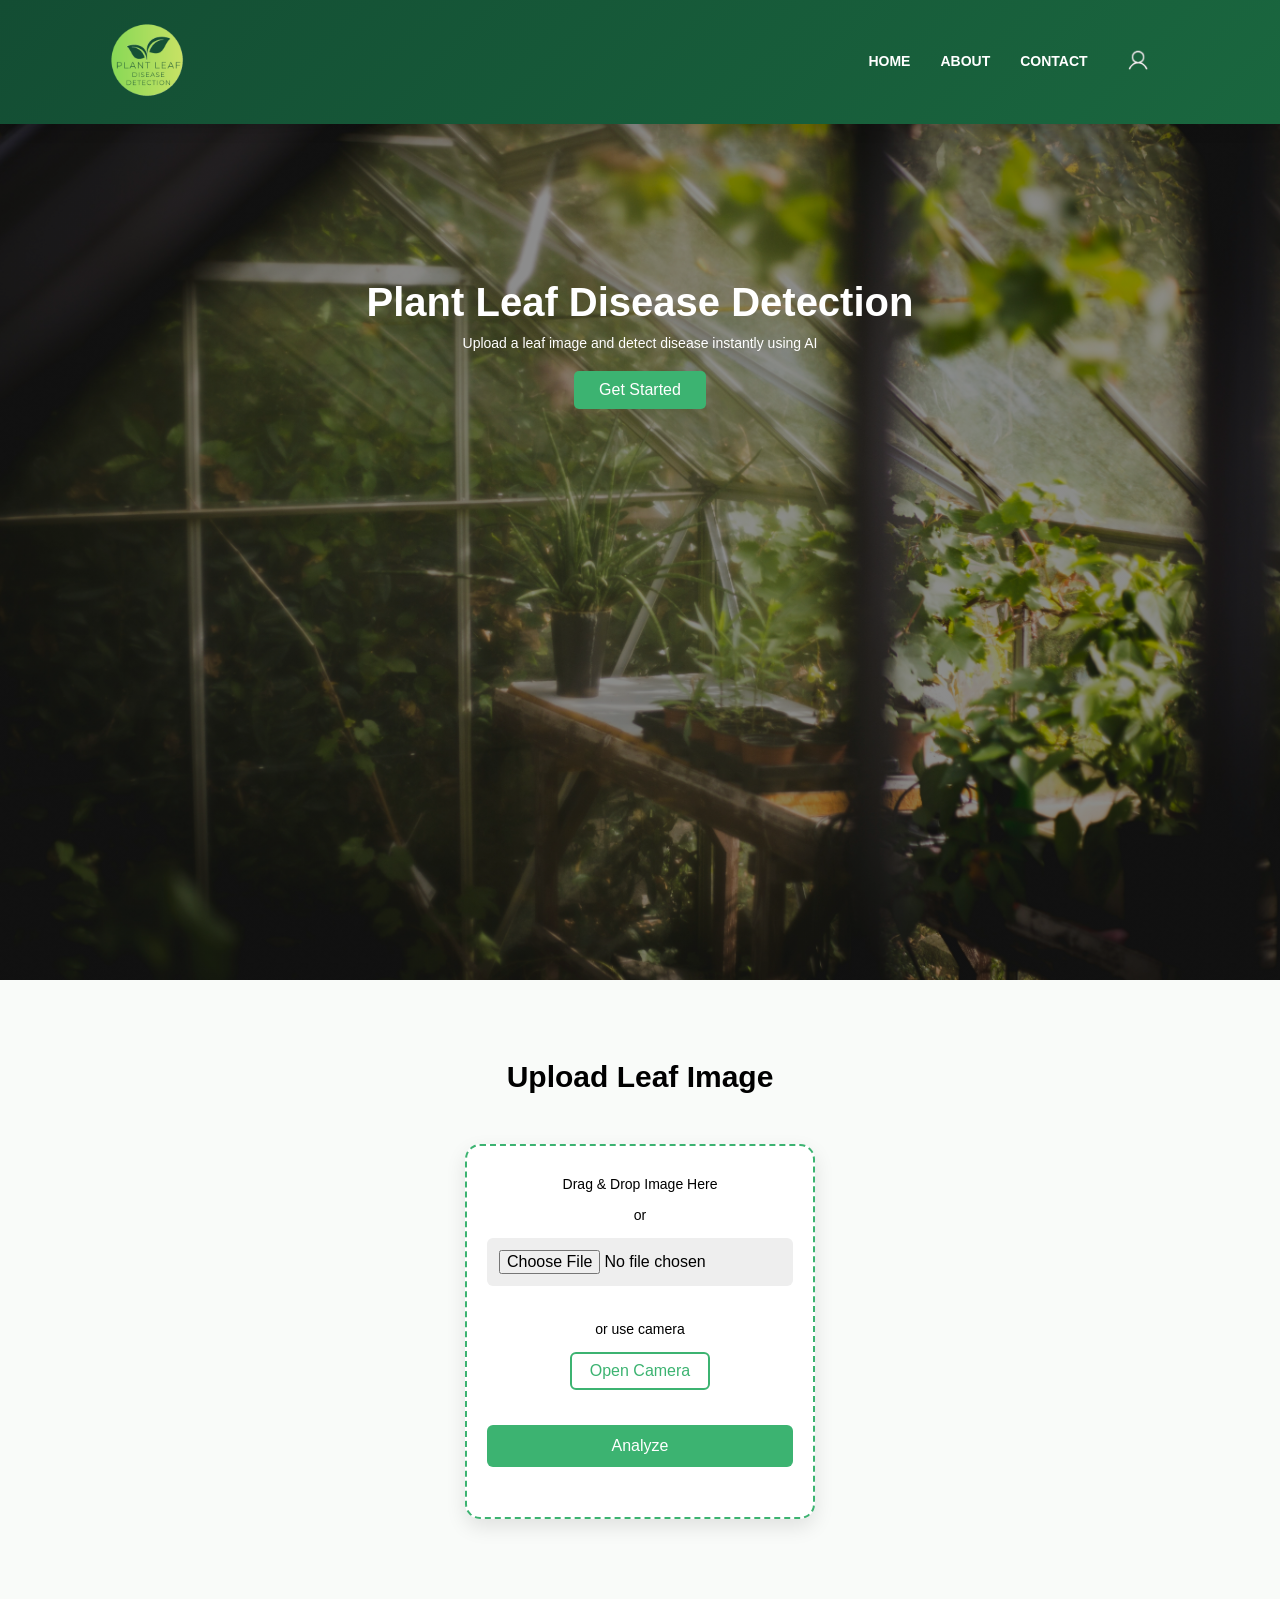
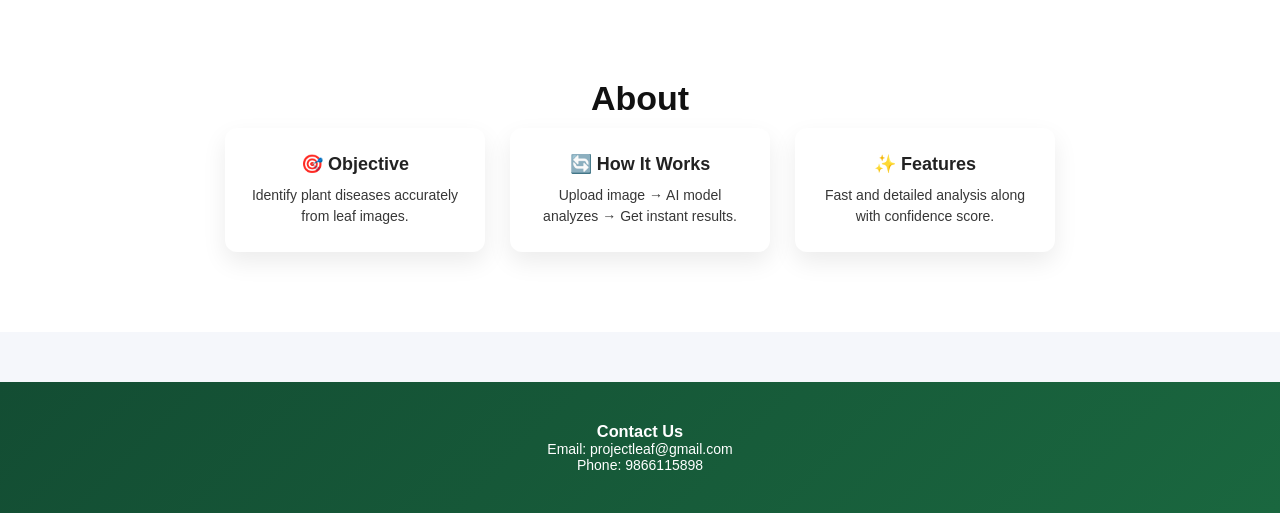
==== home.html @ 00b745dc "1st commit" ====
<!DOCTYPE html>
<html lang="en">
<head>
    <meta charset="UTF-8">
    <meta name="viewport" content="width=device-width, initial-scale=1.0, maximum-scale=1.0, user-scalable=no">
    <title>Plant Disease Detection</title>

    <link rel="stylesheet" href="style.css">
    <link rel="stylesheet" href="https://cdnjs.cloudflare.com/ajax/libs/font-awesome/6.5.0/css/all.min.css">

</head>

<body>

<!-- main header / nav bar -->
    <section class="header">
        <nav>
            <a href="home.html"><img src="images/logo.png"></a>

            <div class="nav-links" id="navLinks">
                <i class="fa-solid fa-xmark" onclick="hideMenu()"></i>
                <ul>
                    <li><a href="#upload">HOME</a></li>
                    <li><a href="#about">ABOUT</a></li>
                    <li><a href="#contact">CONTACT</a></li>
                </ul>
            </div>

<!-- creating user activity session -->
        <div class="user-session">
            <img src="images/user.png" id="userIcon">

            <div class="user-dropdown" id="userDropdown">
                <p>Hi, John</p>
                <button id="logoutBtn">
                    Logout <i class="fa fa-sign-out" aria-hidden="true"></i>
                </button>
            </div>
        </div>

            <i class="fa-solid fa-bars" onclick="showMenu()"></i>
        </nav>

<!-- main home page section -->

        <div class="hero-text">
            <h1>Plant Leaf Disease Detection</h1>
            <p>Upload a leaf image and detect disease instantly using AI</p>
            <a href="#upload" class="hero-btn">Get Started</a>
        </div>
    </section>

<section id="upload" class="upload-section">
    <h2>Upload Leaf Image</h2>

    <div class="upload-box" id="drop-area">
        <p>Drag & Drop Image Here</p>
        <p>or</p>

        <input type="file" id="fileInput" accept="image/*">

        <p>or use camera</p>

        <!-- CAMERA BUTTON -->
        <button onclick="startCamera()" class="secondary-btn">Open Camera</button>

        <!-- VIDEO -->
        <video id="camera" autoplay playsinline style="display:none;"></video>

        <!-- CAPTURE -->
        <button onclick="captureImage()" id="captureBtn" class="secondary-btn" style="display:none;">
            Capture Image
        </button>

        <!-- ANALYZE -->
        <button onclick="analyzeImage()">Analyze</button>

        <!-- PREVIEW -->
        <img id="preview" src="" alt="Preview">
    </div>
</section>




  <section id="about" class="about">
    
    <h2 class="section-label">About</h2>

    <div class="about-grid">

        <div class="about-box">
            <h3>🎯 Objective</h3>
            <p>Identify plant diseases accurately from leaf images.</p>
        </div>

        <div class="about-box">
            <h3>🔄 How It Works</h3>
            <p>Upload image → AI model analyzes → Get instant results.</p>
        </div>

        <div class="about-box">
            <h3>✨ Features</h3>
            <p>Fast and detailed analysis along with confidence score.</p>
        </div>

    </div>
</section>
<!-- contact details in the foot -->
    <footer id="contact">
        <h3>Contact Us</h3>
        <p>Email: projectleaf@gmail.com</p>
        <p>Phone: 9866115898</p>
    </footer>

    <script src="script.js"></script>

</body>
</html>
---- style.css ----
*{
    margin: 0;
    padding: 0;
    box-sizing: border-box;
    font-family: "Inter", sans-serif;
}

/* for the login page */
body.login-page{
    display: flex;
    justify-content: center;
    align-items: center;
    min-height: 100vh;
    background-image: linear-gradient(rgba(0,0,0,0.2), rgba(0,0,0,0.2)), url('images/mainbg.jpg');
    background-position: center;
    background-size: cover;
    position: relative;
}

body{
    margin: 0;
    background: #f5f7fb;
}

/* form box */
.container{
    margin: 0 15px;
}

.form-box{
    width: 100%;
    max-width: 450px;
    padding: 30px;
    background: #fff;
    border-radius: 10px;
    box-shadow: 0 0 15px rgba(0, 0, 0, 0.1);
    display: none;
}

.form-box.active{
    display: block;
}

.form-box p {
    text-align: center;
    margin-top: 10px;
}

.form-box p a {
    margin-left: 5px;
}

h2{
    font-size: 30px;
    margin-bottom: 20px;
}

input{
    width: 100%;
    padding: 12px;
    background: #eee;
    border-radius: 6px;
    border: none;
    outline: none;
    font-size: 16px;
    margin-bottom: 20px;
}

button{
    width: 100%;
    padding: 12px;
    background: #3cb371;
    border-radius: 6px;
    border: none;
    cursor: pointer;
    font-size: 16px;
    color: #fff;
    font-weight: 500;
    margin-bottom: 20px;
    transition: 0.3s;
}

button:hover{
    background: #2e8b57;
}

p{
    font-size: 14px;
}

p a{
    color: #3cb371;
    text-decoration: none;
}

p a:hover{
    text-decoration: underline;
}

/* home page main part only */
.header{
    min-height: 100vh;
    margin-top: 80px;
    width: 100%;
    background-image: linear-gradient(rgba(0,0,0,0.45), rgba(0,0,0,0.45)),url('images/homebg.jpg');
    background-position: center;
    background-size: cover;
    position: relative;

    display: flex;
    flex-direction: column;
    align-items: center;
}

/* nav bar design */
nav{
    position: fixed;
    top: 0;
    left: 0;
    width: 100%;
    display: flex;
    align-items: center;
    justify-content: space-between;
    padding: 15px 8%;
    background: linear-gradient(135deg, #134d33, #1a673f);
    z-index: 1000;
    box-shadow: 0 4px 15px rgba(0,0,0,0.15);
}

nav img{
    width: 90px;
}

.nav-links{
    margin-left: auto;
}

.nav-links ul{
    display: flex;
    gap: 30px;
}

.nav-links ul li{
    list-style: none;
}


.nav-links ul li a{
    color: #fff;
    text-decoration: none;
    font-size: 14px;
    font-weight: 600;
}

/* adding the underlining effect when being hovered */
.nav-links ul li::after{
    content: '';
    width: 0%;
    height: 2px;
    background: #f2e8cf;
    display: block;
    margin: auto;
    transition: 0.4s;
}

.nav-links ul li:hover::after{
    width: 100%;
}

.user-session img{
    width: 35px;
    margin-left: 20px;
    cursor: pointer;
}

/* hiding menu and close button on the main screen */
nav .fa-solid{
    display: none;
}

@media(max-width:700px){
    .nav-links{
        position: absolute;
        background: #a6c48a;
        height: 100vh;
        width: 200px;
        top: 0;
        right: -200px;
        transition: 0.5s;
    }

    .nav-links ul{
        flex-direction: column;
        padding: 30px;
    }

    nav .fa-solid{
        display: block;
        color: #fff;
        margin-left: 20px;
        font-size: 22px;
        cursor: pointer;
    }
}

/* contact info in the footer  */
    footer{
        background: linear-gradient(135deg, #134d33, #1a673f);        
        color: white;
        text-align: center;
        padding: 40px;
        margin-top: 50px;
        font-size: 14px;
    }


/* user activity session at the navigation bar  */

.user-session img {
    width: 80px;
    height: 50px;
    margin-left: 10px;
    cursor: pointer;
    object-fit: cover;
}

.user-dropdown {
    display: none;
    position: absolute;
    top: 50px;
    right: 0;
    background: #fff;
    border-radius: 10px;
    box-shadow: 0 5px 15px rgba(0,0,0,0.2);
    padding: 15px 20px;
    min-width: 150px;
    z-index: 2000;
    flex-direction: column;
    align-items: center;
    gap: 10px;
}

.user-dropdown p {
    margin: 0;
    font-weight: 500;
    font-size: 16px;
}


.user-dropdown button {
    width: 100%;
    border: none;
    background: none;
    cursor: pointer;
    font-weight: 500;
    color: #0b1f1a;
    display: flex;
    align-items: center;
    justify-content: center;
    gap: 5px;
}

.user-dropdown button:hover {
    color: #3cb371;
    background: #f0fff4;
    border-radius: 5px;
}


/* text at the center of the home page  */
.hero-text{
    text-align: center;
    margin-top: 120px;
    color: white;
}

.hero-text h1{
    font-size: 40px;
}

.hero-text p{
    margin-top: 10px;
}

/* get started button  */
.hero-btn{
    display: inline-block;
    margin-top: 20px;
    padding: 10px 25px;
    background: #3cb371;
    color: white;
    text-decoration: none;
    border-radius: 5px;
}

section{
    width: 100%;
    padding: 80px 10%;
    text-align: center;
}

/* upload and result area */
.upload-container {
    display: flex;
    justify-content: center;
    align-items: flex-start;
    gap: 50px;
    flex-wrap: wrap;
    margin-top: 30px;
}

/* upload box  */
.upload-box {
    width: 350px;
    border: 2px dashed #3cb371;
    padding: 30px 20px;
    border-radius: 15px;
    background: #ffffff;
    transition: 0.3s;
    text-align: center;
    box-shadow: 0 8px 20px rgba(0, 0, 0, 0.1);
    display: flex;
    flex-direction: column;
    align-items: center;
    gap: 15px;
}

.upload-box:hover {
    background: #f0fff4;
    transform: translateY(-3px);
}

/* camera */
#camera {
    width: 100%;
    max-width: 250px;
    border-radius: 10px;
    margin-top: 10px;
}

/* camera button style  */
.secondary-btn {
    background: white;
    color: #3cb371;
    border: 2px solid #3cb371;
    width: auto;
    padding: 8px 18px;
}

.secondary-btn:hover {
    background: #3cb371;
    color: white;
}



/* image preview  */
#preview {
    max-width: 200px;
    max-height: 200px;
    border-radius: 10px;
    box-shadow: 0 5px 15px rgba(0,0,0,0.1);
    object-fit: cover;
    display: none;
}

.upload-section {
    display: flex;
    background: #f9fbf9;
    justify-content: center;
    align-items: center;
    flex-direction: column;
    gap: 30px;
    padding: 80px 10%;
}

.result-section {
    width: 100%;
    padding: 80px 10%;
    text-align: center;
}

.result-box {
    width: 300px;
    background: white;
    padding: 25px;
    border-radius: 12px;
    box-shadow: 0 10px 25px rgba(0,0,0,0.1);
    margin: 0 auto;
}


.about {
    background: #ffffff;
    padding: 80px 10%;
    text-align: center;
    color: #222;
}

.about h2 {
    font-size: 34px;
    margin-bottom: 10px;
}

.about-subtitle {
    font-size: 15px;
    margin-bottom: 50px;
    opacity: 0.9;
}

/* about section grids layout  */
.about-grid {
    display: flex;
    justify-content: center;
    gap: 25px;
    flex-wrap: wrap;
}

/* Boxes */
.about-box {
    width: 260px;
    padding: 25px;
    border-radius: 12px;

    background: #ffffff;
    box-shadow: 0 10px 25px rgba(0,0,0,0.08);

    transition: 0.3s ease;
}

.about-box:hover {
    transform: translateY(-8px);
}

/* Heading */
.about-box h3 {
    font-size: 18px;
    margin-bottom: 10px;
}

/* Text */
.about-box p {
    font-size: 14px;
    opacity: 0.9;
    line-height: 1.5;
}
.section-label {
    font-size: 22px;
    font-weight: 600;
    color: #111;
    margin-bottom: 40px;
    position: relative;
    display: inline-block;
}
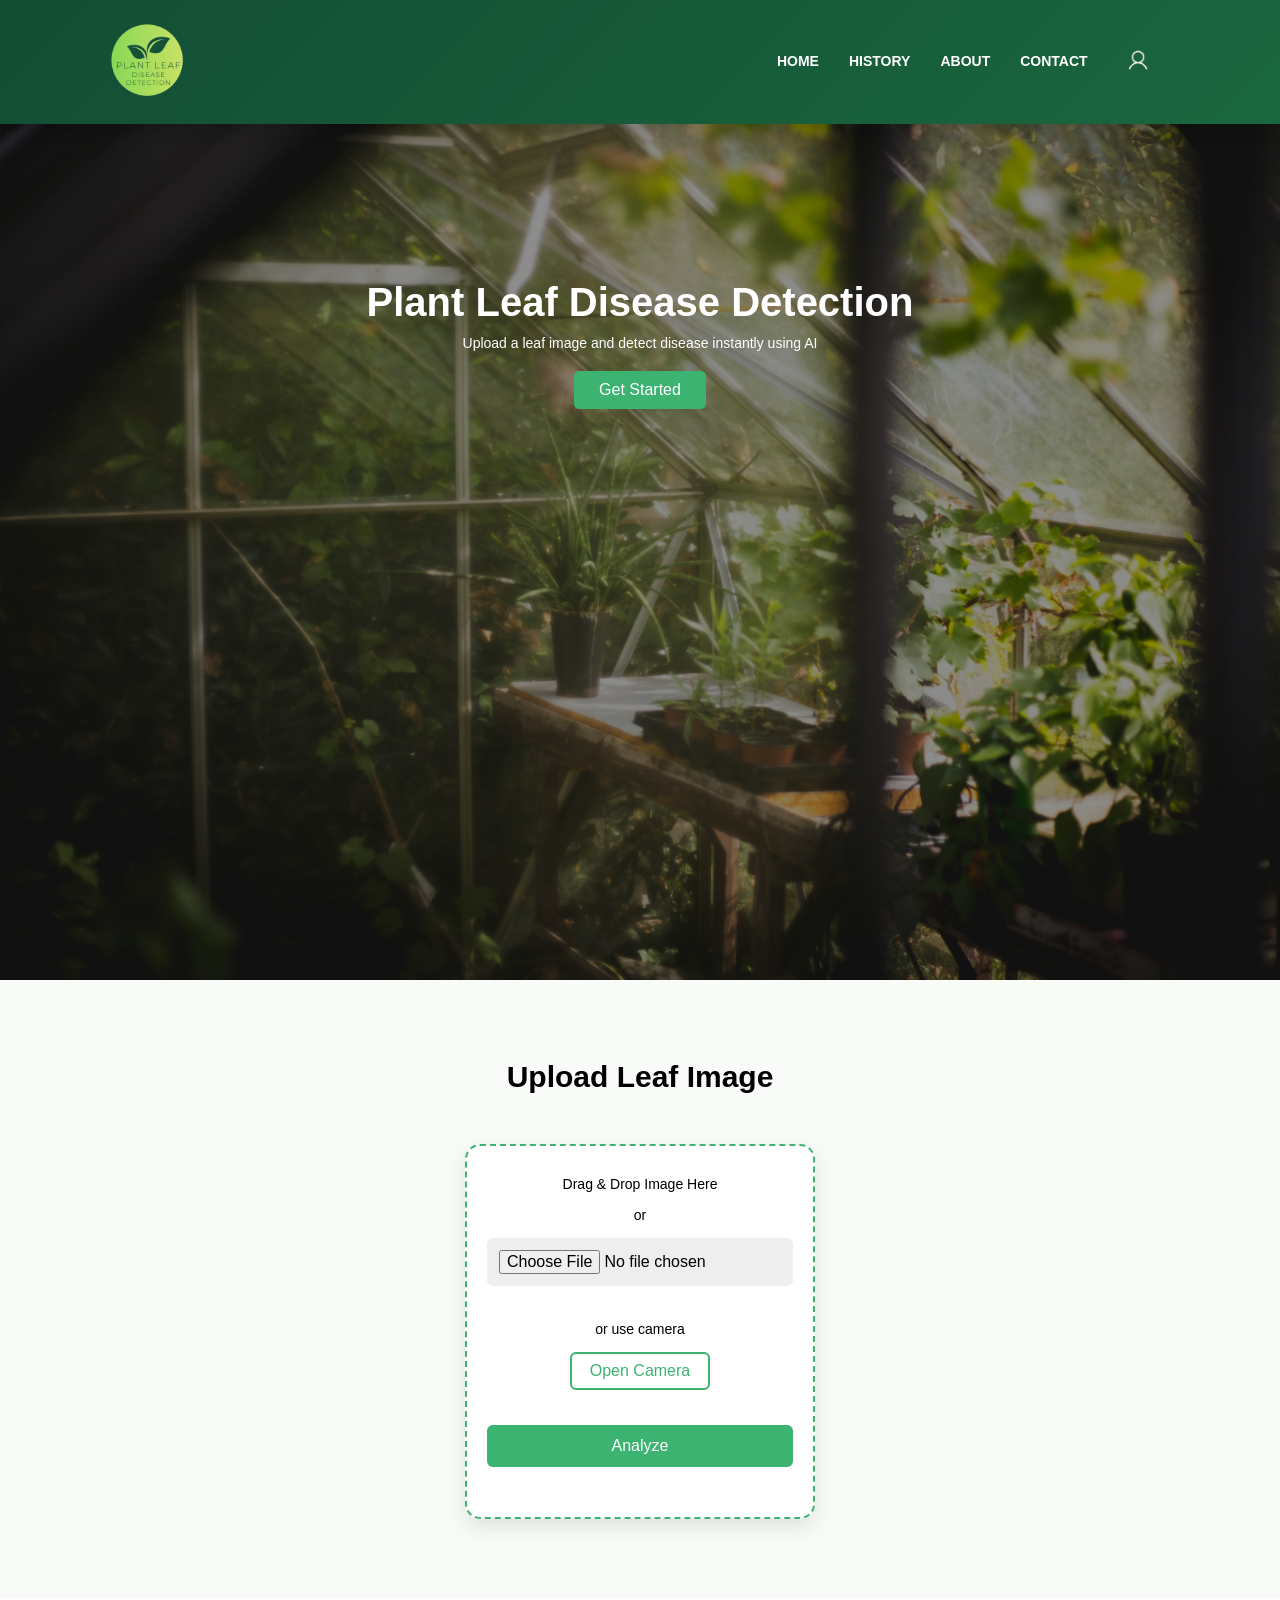
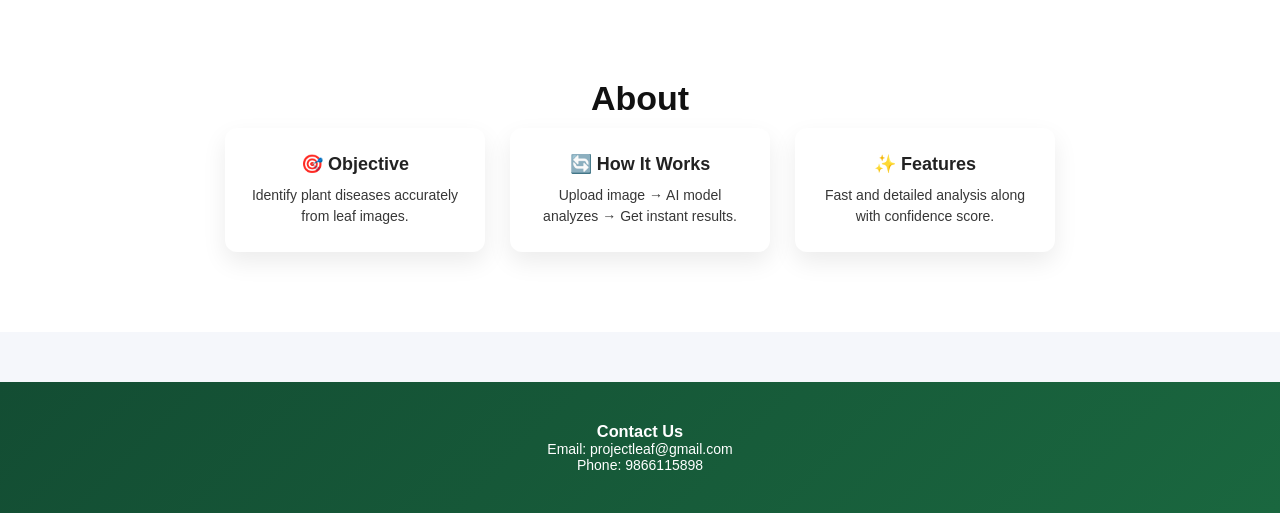
==== commit 1063c0cc: "history added" ====
--- a/home.html
+++ b/home.html
@@ -20,7 +20,8 @@
             <div class="nav-links" id="navLinks">
                 <i class="fa-solid fa-xmark" onclick="hideMenu()"></i>
                 <ul>
-                    <li><a href="#upload">HOME</a></li>
+                    <li><a href="home.html">HOME</a></li>
+                    <li><a href="history.html">HISTORY</a></li>
                     <li><a href="#about">ABOUT</a></li>
                     <li><a href="#contact">CONTACT</a></li>
                 </ul>
--- a/style.css
+++ b/style.css
@@ -18,6 +18,10 @@
 }
 
 body{
+    margin: 0;
+    display: flex;
+    flex-direction: column;
+    min-height: 100vh;
     margin: 0;
     background: #f5f7fb;
 }
@@ -452,3 +456,19 @@
     position: relative;
     display: inline-block;
 }
+
+/* history section */
+.history-section{
+    flex: 1;
+    padding: 100px 10%;
+    text-align: center;
+}
+
+.history-item{
+    background: cornsilk;
+    margin: 15px auto;
+    padding: 15px;
+    width: 300px;
+    border-radius: 20px;
+    box-shadow: 0 5px 15px rgba(0,0,0,0.3);
+}
